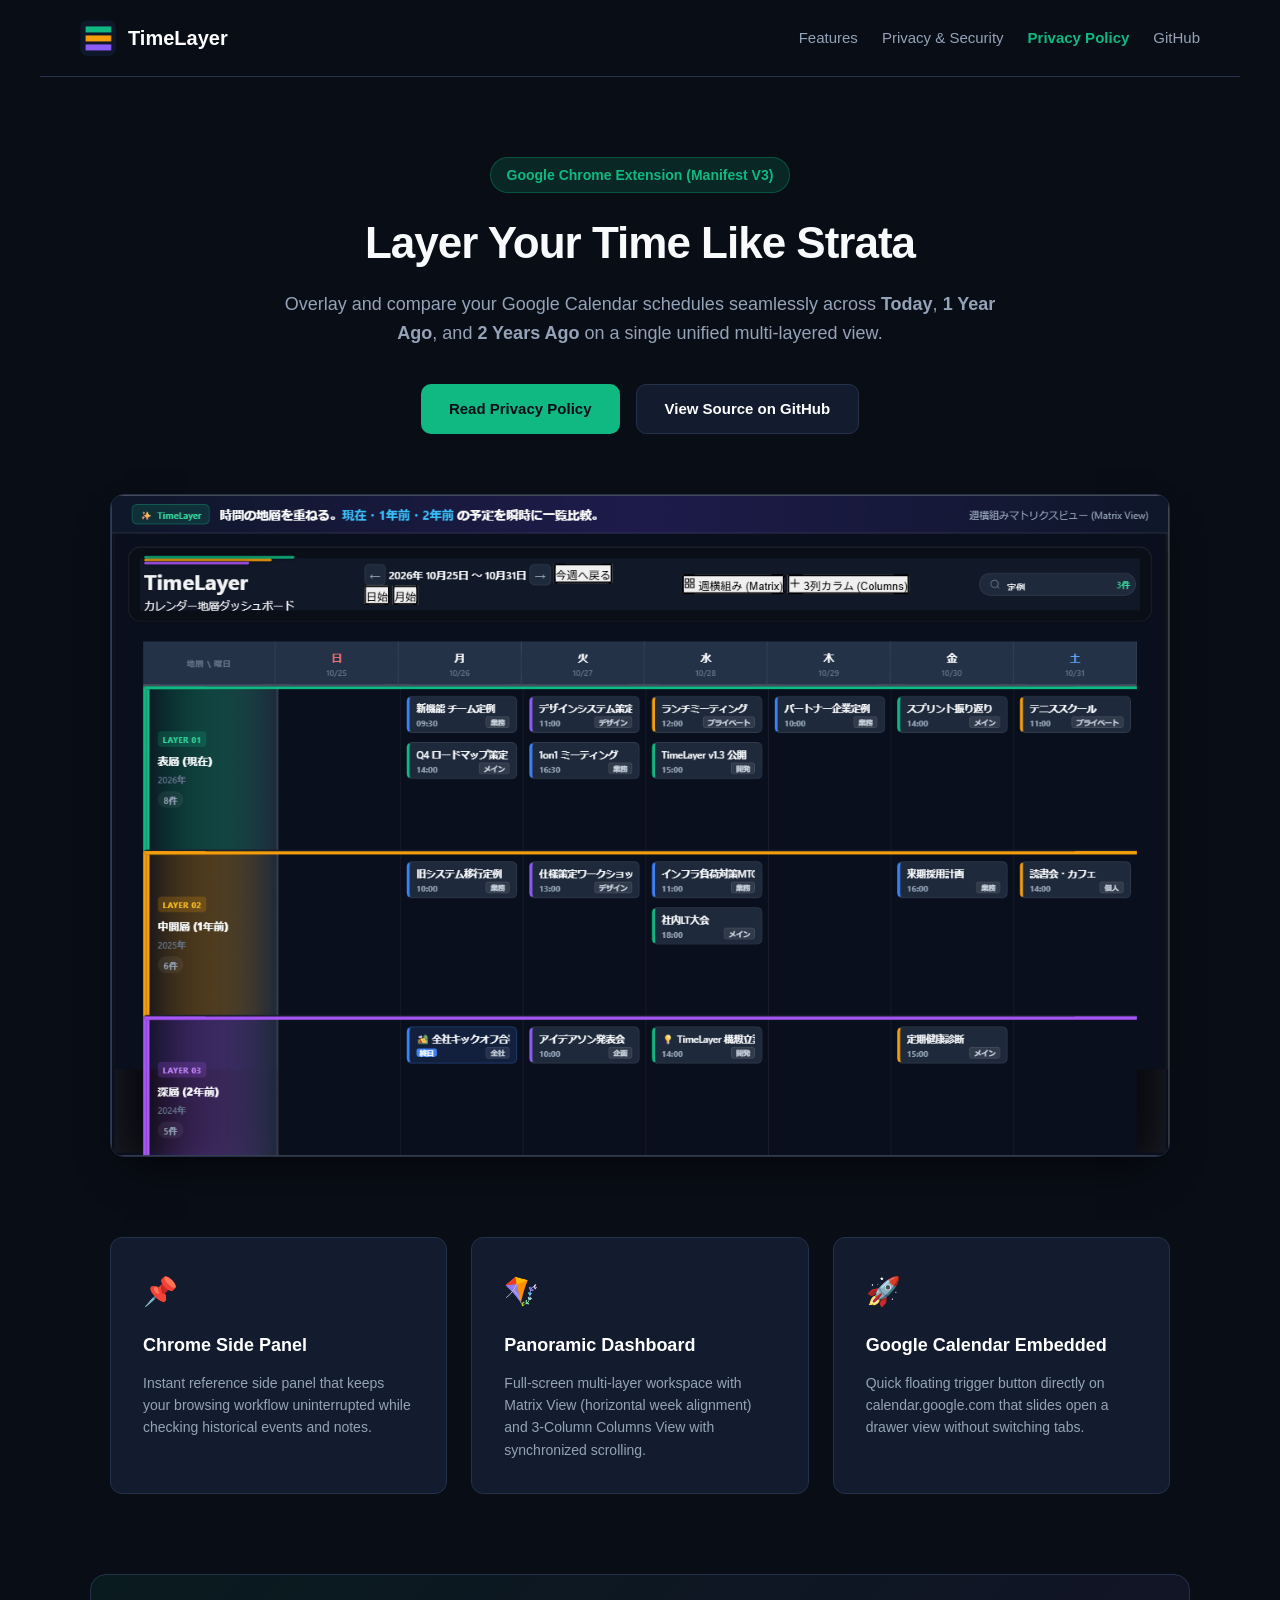
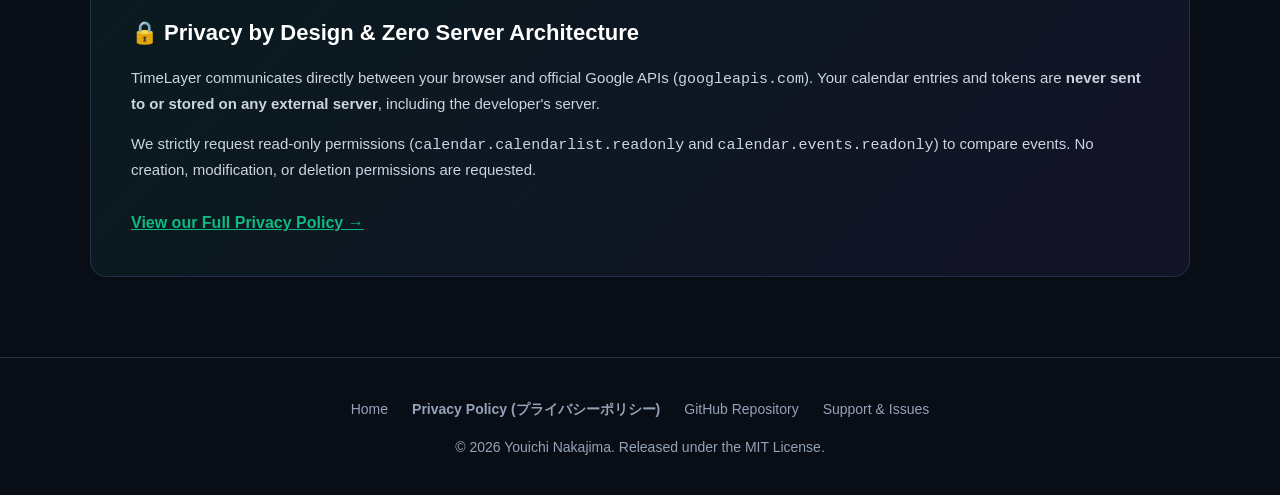
==== index.html @ 3e9242d1 "docs: add official landing page and standalone privacy policy HTML for Google OAuth verification" ====
<!DOCTYPE html>
<html lang="en">
<head>
  <meta charset="UTF-8">
  <meta name="viewport" content="width=device-width, initial-scale=1.0">
  <meta name="google-site-verification" content="google0818595279afcbb2">
  <title>TimeLayer - Calendar Strata Viewer for Google Calendar</title>
  <link rel="icon" href="icons/icon48.png" type="image/png">
  <style>
    :root {
      --bg-primary: #090d16;
      --bg-card: #131c2e;
      --bg-card-alt: #1a263d;
      --text-main: #f8fafc;
      --text-muted: #94a3b8;
      --accent-emerald: #10b981;
      --accent-amber: #f59e0b;
      --accent-purple: #8b5cf6;
      --border-color: #23314a;
    }
    * {
      box-sizing: border-box;
      margin: 0;
      padding: 0;
    }
    body {
      font-family: -apple-system, BlinkMacSystemFont, "Segoe UI", Roboto, "Helvetica Neue", Arial, sans-serif;
      background-color: var(--bg-primary);
      color: var(--text-main);
      line-height: 1.6;
    }
    .navbar {
      display: flex;
      justify-content: space-between;
      align-items: center;
      padding: 20px 40px;
      max-width: 1200px;
      margin: 0 auto;
      border-bottom: 1px solid var(--border-color);
    }
    .nav-brand {
      display: flex;
      align-items: center;
      gap: 12px;
      text-decoration: none;
      color: #fff;
      font-weight: 700;
      font-size: 20px;
    }
    .nav-brand img {
      width: 36px;
      height: 36px;
      border-radius: 8px;
    }
    .nav-links {
      display: flex;
      gap: 24px;
      align-items: center;
    }
    .nav-links a {
      color: var(--text-muted);
      text-decoration: none;
      font-size: 15px;
      font-weight: 500;
      transition: color 0.2s;
    }
    .nav-links a:hover, .nav-links a.active {
      color: var(--accent-emerald);
    }
    .hero {
      text-align: center;
      padding: 80px 20px 60px;
      max-width: 900px;
      margin: 0 auto;
    }
    .hero-badge {
      display: inline-block;
      background: rgba(16, 185, 129, 0.15);
      color: var(--accent-emerald);
      border: 1px solid rgba(16, 185, 129, 0.3);
      padding: 6px 16px;
      border-radius: 20px;
      font-size: 14px;
      font-weight: 600;
      margin-bottom: 24px;
    }
    .hero h1 {
      font-size: 44px;
      line-height: 1.2;
      font-weight: 800;
      letter-spacing: -1px;
      margin-bottom: 20px;
    }
    .hero p {
      font-size: 18px;
      color: var(--text-muted);
      max-width: 720px;
      margin: 0 auto 36px;
    }
    .hero-actions {
      display: flex;
      justify-content: center;
      gap: 16px;
      flex-wrap: wrap;
    }
    .btn {
      display: inline-flex;
      align-items: center;
      gap: 8px;
      padding: 12px 28px;
      border-radius: 10px;
      font-size: 15px;
      font-weight: 600;
      text-decoration: none;
      transition: all 0.2s;
    }
    .btn-primary {
      background: var(--accent-emerald);
      color: #090d16;
    }
    .btn-primary:hover {
      background: #059669;
    }
    .btn-secondary {
      background: var(--bg-card);
      border: 1px solid var(--border-color);
      color: #fff;
    }
    .btn-secondary:hover {
      background: var(--bg-card-alt);
    }
    .preview-section {
      max-width: 1100px;
      margin: 0 auto 80px;
      padding: 0 20px;
    }
    .screenshot-frame {
      border: 1px solid var(--border-color);
      border-radius: 14px;
      overflow: hidden;
      box-shadow: 0 20px 40px -15px rgba(0,0,0,0.7);
    }
    .screenshot-frame img {
      width: 100%;
      display: block;
    }
    .features-grid {
      display: grid;
      grid-template-columns: repeat(auto-fit, minmax(300px, 1fr));
      gap: 24px;
      max-width: 1100px;
      margin: 0 auto 80px;
      padding: 0 20px;
    }
    .feature-card {
      background: var(--bg-card);
      border: 1px solid var(--border-color);
      border-radius: 12px;
      padding: 32px;
    }
    .feature-icon {
      font-size: 28px;
      margin-bottom: 16px;
    }
    .feature-card h3 {
      font-size: 18px;
      margin-bottom: 12px;
      color: #fff;
    }
    .feature-card p {
      color: var(--text-muted);
      font-size: 14px;
      line-height: 1.6;
    }
    .security-banner {
      max-width: 1100px;
      margin: 0 auto 80px;
      padding: 40px;
      background: linear-gradient(135deg, rgba(16, 185, 129, 0.08), rgba(139, 92, 246, 0.08));
      border: 1px solid var(--border-color);
      border-radius: 16px;
      display: flex;
      flex-direction: column;
      gap: 16px;
    }
    .security-banner h2 {
      font-size: 22px;
      color: #fff;
    }
    .security-banner p {
      color: #cbd5e1;
      font-size: 15px;
    }
    footer {
      border-top: 1px solid var(--border-color);
      padding: 40px 20px;
      text-align: center;
      color: var(--text-muted);
      font-size: 14px;
    }
    .footer-links {
      display: flex;
      justify-content: center;
      gap: 24px;
      margin-bottom: 16px;
      flex-wrap: wrap;
    }
    .footer-links a {
      color: var(--text-muted);
      text-decoration: none;
    }
    .footer-links a:hover {
      color: var(--accent-emerald);
      text-decoration: underline;
    }
    @media (max-width: 768px) {
      .hero h1 { font-size: 32px; }
      .navbar { padding: 16px 20px; }
    }
  </style>
</head>
<body>

  <!-- Navigation -->
  <nav class="navbar">
    <a href="./" class="nav-brand">
      <img src="icons/icon48.png" alt="TimeLayer Icon">
      <span>TimeLayer</span>
    </a>
    <div class="nav-links">
      <a href="#features">Features</a>
      <a href="#security">Privacy & Security</a>
      <a href="privacy.html" style="color: var(--accent-emerald); font-weight: 600;">Privacy Policy</a>
      <a href="https://github.com/youichi-nakajima/timelayer-extension" target="_blank" rel="noopener noreferrer">GitHub</a>
    </div>
  </nav>

  <!-- Hero Section -->
  <header class="hero">
    <div class="hero-badge">Google Chrome Extension (Manifest V3)</div>
    <h1>Layer Your Time Like Strata</h1>
    <p>
      Overlay and compare your Google Calendar schedules seamlessly across <strong>Today</strong>, <strong>1 Year Ago</strong>, and <strong>2 Years Ago</strong> on a single unified multi-layered view.
    </p>
    <div class="hero-actions">
      <a href="privacy.html" class="btn btn-primary">Read Privacy Policy</a>
      <a href="https://github.com/youichi-nakajima/timelayer-extension" class="btn btn-secondary" target="_blank" rel="noopener noreferrer">View Source on GitHub</a>
    </div>
  </header>

  <!-- Screenshot Preview -->
  <section class="preview-section">
    <div class="screenshot-frame">
      <img src="screenshot/timelayer-01-matrix-view.png" alt="TimeLayer Matrix View Dashboard">
    </div>
  </section>

  <!-- Features Grid -->
  <section id="features" class="features-grid">
    <div class="feature-card">
      <div class="feature-icon">📌</div>
      <h3>Chrome Side Panel</h3>
      <p>Instant reference side panel that keeps your browsing workflow uninterrupted while checking historical events and notes.</p>
    </div>
    <div class="feature-card">
      <div class="feature-icon">🪁</div>
      <h3>Panoramic Dashboard</h3>
      <p>Full-screen multi-layer workspace with Matrix View (horizontal week alignment) and 3-Column Columns View with synchronized scrolling.</p>
    </div>
    <div class="feature-card">
      <div class="feature-icon">🚀</div>
      <h3>Google Calendar Embedded</h3>
      <p>Quick floating trigger button directly on calendar.google.com that slides open a drawer view without switching tabs.</p>
    </div>
  </section>

  <!-- Privacy & Security Notice -->
  <section id="security" class="security-banner">
    <h2>🔒 Privacy by Design & Zero Server Architecture</h2>
    <p>
      TimeLayer communicates directly between your browser and official Google APIs (<code>googleapis.com</code>). 
      Your calendar entries and tokens are <strong>never sent to or stored on any external server</strong>, including the developer's server.
    </p>
    <p>
      We strictly request read-only permissions (<code>calendar.calendarlist.readonly</code> and <code>calendar.events.readonly</code>) to compare events. No creation, modification, or deletion permissions are requested.
    </p>
    <div style="margin-top: 12px;">
      <a href="privacy.html" style="color: var(--accent-emerald); font-weight: 600; text-decoration: underline;">
        View our Full Privacy Policy →
      </a>
    </div>
  </section>

  <!-- Footer -->
  <footer>
    <div class="footer-links">
      <a href="./">Home</a>
      <a href="privacy.html"><strong>Privacy Policy (プライバシーポリシー)</strong></a>
      <a href="https://github.com/youichi-nakajima/timelayer-extension" target="_blank" rel="noopener noreferrer">GitHub Repository</a>
      <a href="https://github.com/youichi-nakajima/timelayer-extension/issues" target="_blank" rel="noopener noreferrer">Support & Issues</a>
    </div>
    <p>© 2026 Youichi Nakajima. Released under the MIT License.</p>
  </footer>

</body>
</html>
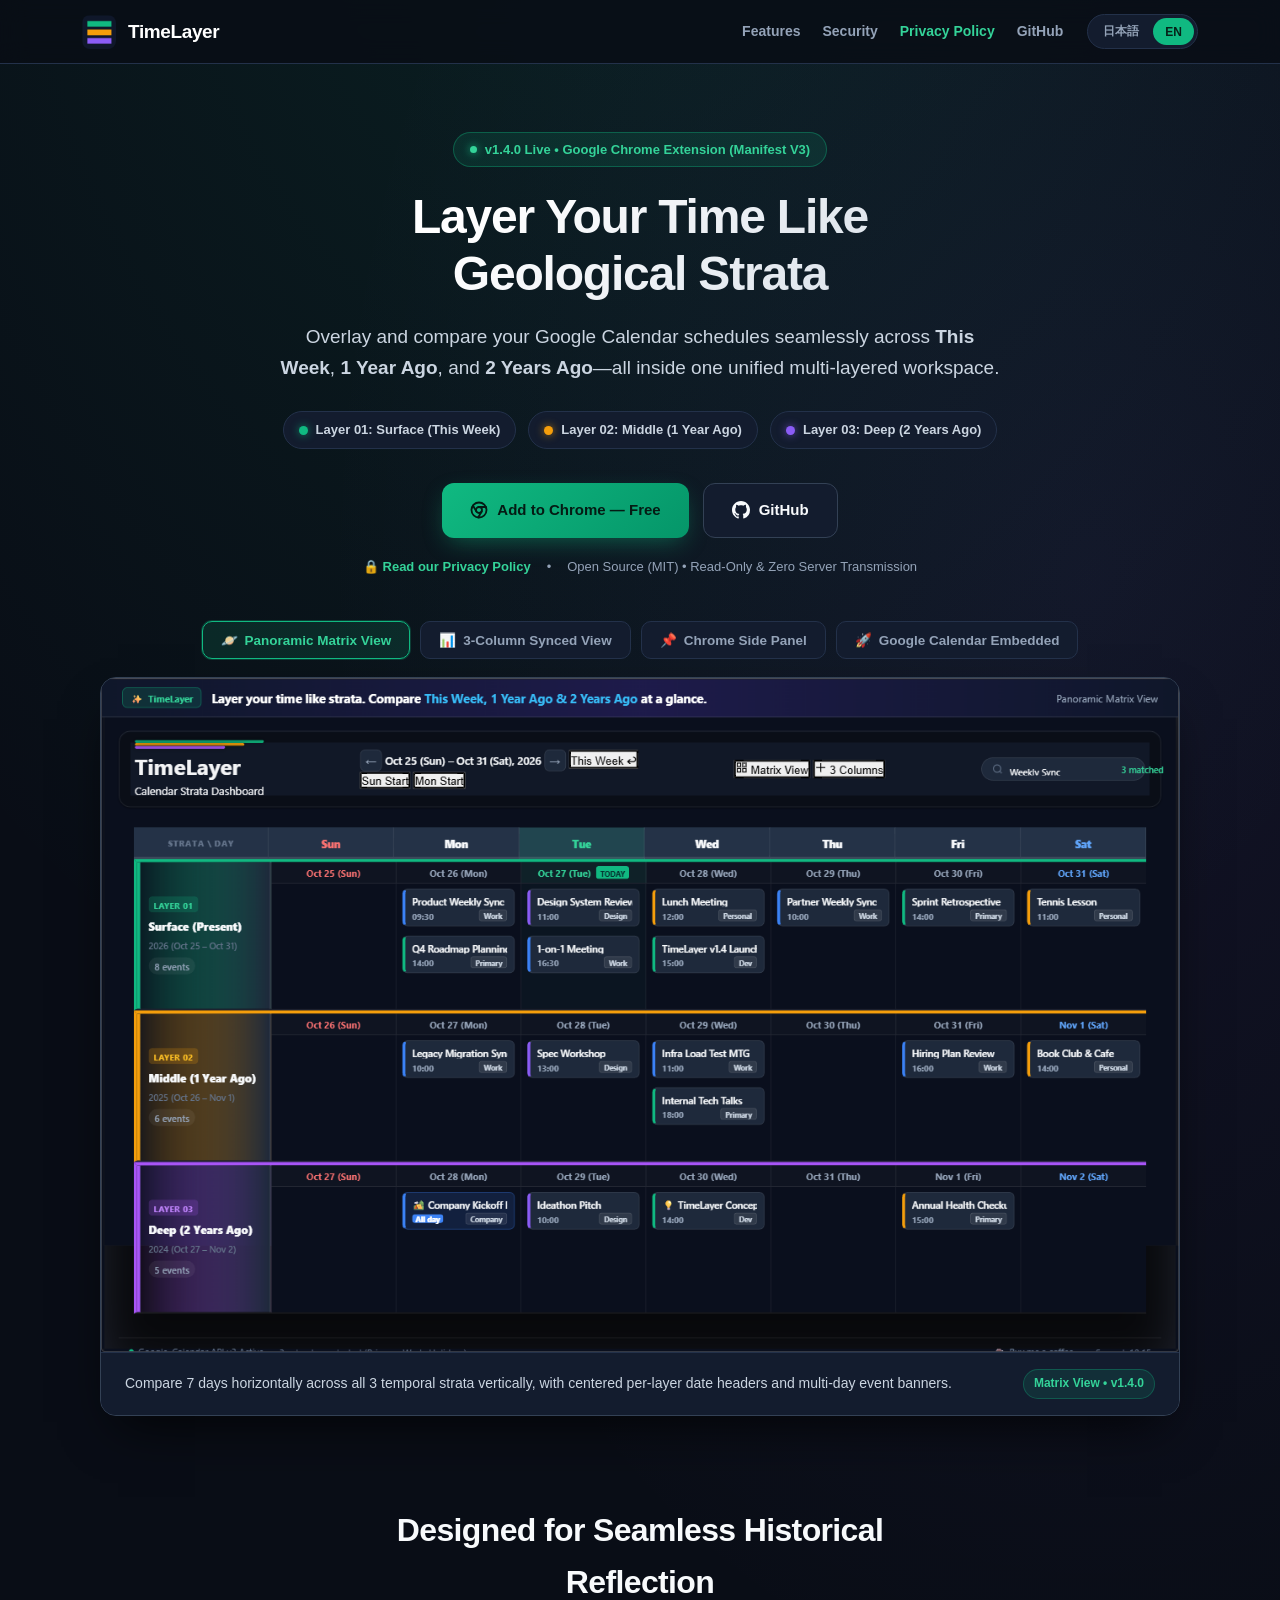
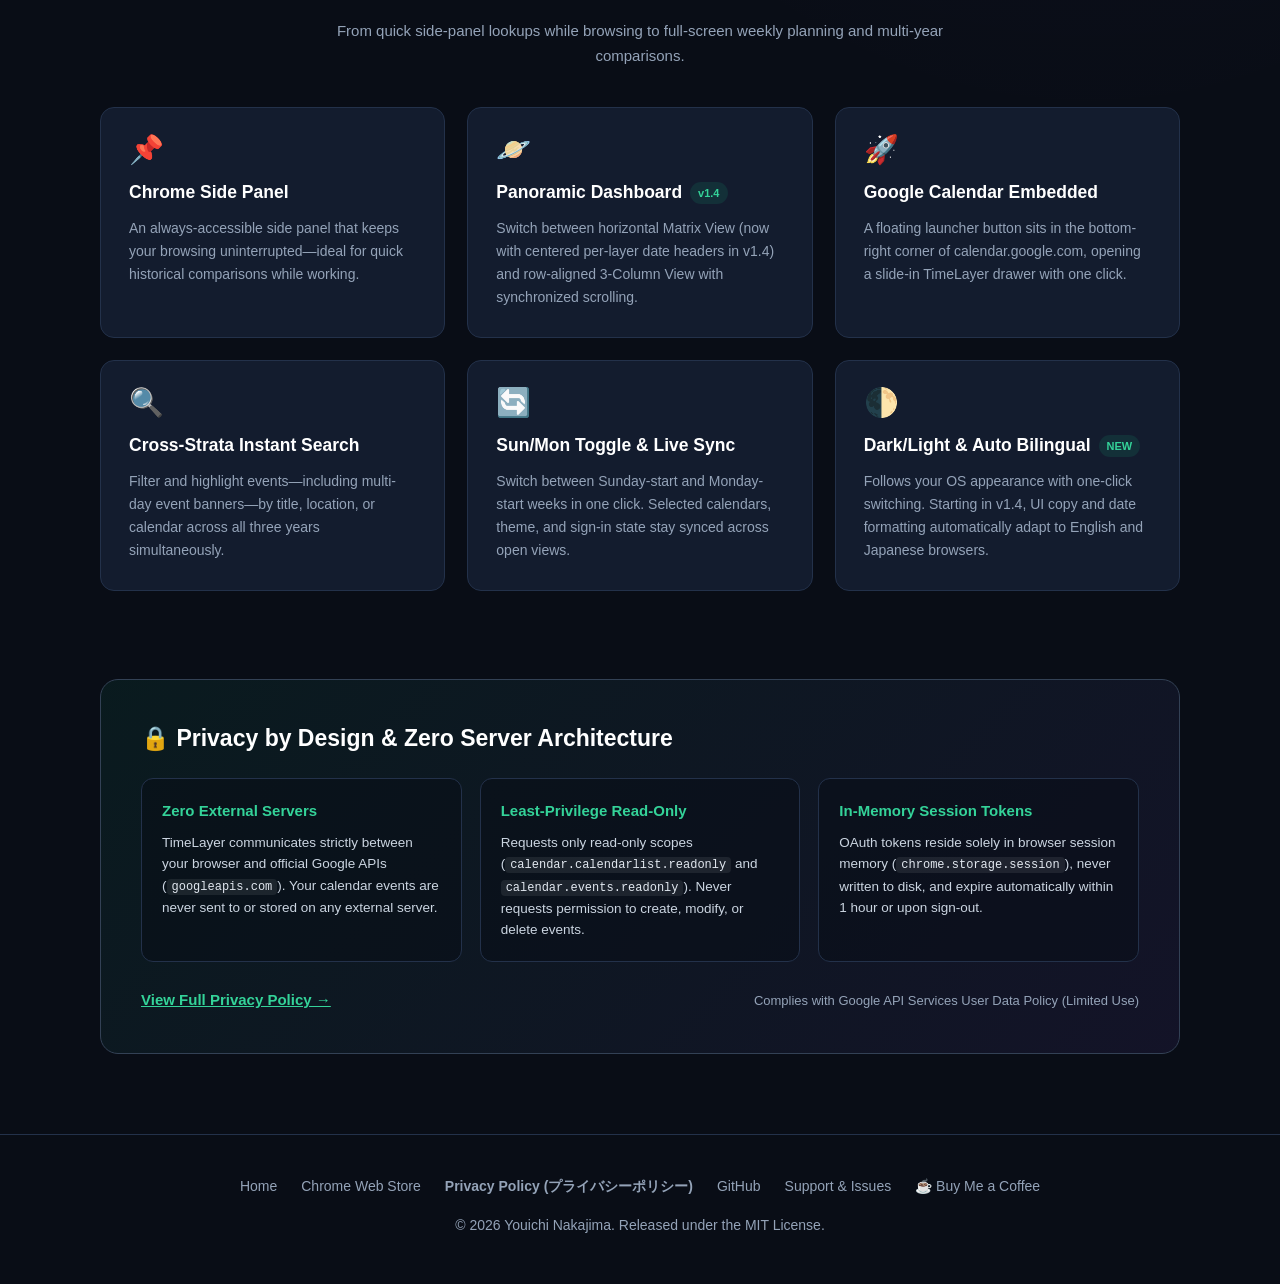
==== commit 47417ad1: "docs(web): upgrade landing page to bilingual v1.4 showcase and set CWS URL" ====
--- a/index.html
+++ b/index.html
@@ -1,203 +1,562 @@
 <!DOCTYPE html>
-<html lang="en">
+<html lang="en" data-lang="en">
 <head>
   <meta charset="UTF-8">
   <meta name="viewport" content="width=device-width, initial-scale=1.0">
   <meta name="google-site-verification" content="google0818595279afcbb2">
   <title>TimeLayer - Calendar Strata Viewer for Google Calendar</title>
+  <meta name="description" content="Overlay and compare Google Calendar events across This Week, 1 Year Ago, and 2 Years Ago like geological strata in a Chrome Side Panel, Panoramic Dashboard, or directly inside Google Calendar.">
+  <meta property="og:title" content="TimeLayer - Calendar Strata Viewer for Google Calendar">
+  <meta property="og:description" content="Layer your Google Calendar across This Week, 1 Year Ago, and 2 Years Ago. Available free on the Chrome Web Store.">
+  <meta property="og:type" content="website">
+  <meta property="og:url" content="https://timelayer.aufheben.studio/">
+  <meta property="og:image" content="https://timelayer.aufheben.studio/screenshot/timelayer-01-matrix-view-en.png">
   <link rel="icon" href="icons/icon48.png" type="image/png">
+  <script>
+    (function () {
+      try {
+        var params = new URLSearchParams(window.location.search);
+        var q = (params.get('lang') || '').toLowerCase();
+        var lang = (q === 'ja' || q === 'en')
+          ? q
+          : (((navigator.language || '').toLowerCase().indexOf('ja') === 0) ? 'ja' : 'en');
+        document.documentElement.setAttribute('data-lang', lang);
+        document.documentElement.setAttribute('lang', lang);
+      } catch (e) {}
+    })();
+  </script>
   <style>
     :root {
       --bg-primary: #090d16;
+      --bg-surface: #0f172a;
       --bg-card: #131c2e;
       --bg-card-alt: #1a263d;
       --text-main: #f8fafc;
+      --text-secondary: #cbd5e1;
       --text-muted: #94a3b8;
       --accent-emerald: #10b981;
+      --accent-emerald-bright: #34d399;
       --accent-amber: #f59e0b;
+      --accent-amber-bright: #fbbf24;
       --accent-purple: #8b5cf6;
+      --accent-purple-bright: #a78bfa;
       --border-color: #23314a;
-    }
+      --border-strong: #334155;
+    }
+
+    /* Instant bilingual visibility controlled by <html data-lang="ja|en"> */
+    html[data-lang="en"] .lang-ja { display: none !important; }
+    html[data-lang="ja"] .lang-en { display: none !important; }
+
     * {
       box-sizing: border-box;
       margin: 0;
       padding: 0;
     }
+
+    html {
+      scroll-behavior: smooth;
+    }
+
     body {
-      font-family: -apple-system, BlinkMacSystemFont, "Segoe UI", Roboto, "Helvetica Neue", Arial, sans-serif;
+      font-family: -apple-system, BlinkMacSystemFont, "Segoe UI", Roboto, "Hiragino Sans", "Hiragino Kaku Gothic ProN", "Yu Gothic UI", Meiryo, "Helvetica Neue", Arial, sans-serif;
       background-color: var(--bg-primary);
+      background-image:
+        radial-gradient(ellipse 80% 50% at 50% -10%, rgba(16, 185, 129, 0.12), transparent),
+        radial-gradient(ellipse 60% 40% at 85% 20%, rgba(139, 92, 246, 0.08), transparent);
       color: var(--text-main);
-      line-height: 1.6;
-    }
+      line-height: 1.65;
+      -webkit-font-smoothing: antialiased;
+    }
+
+    /* Navigation */
+    .navbar-wrap {
+      position: sticky;
+      top: 0;
+      z-index: 50;
+      background: rgba(9, 13, 22, 0.85);
+      backdrop-filter: blur(12px);
+      border-bottom: 1px solid var(--border-color);
+    }
+
     .navbar {
       display: flex;
       justify-content: space-between;
       align-items: center;
-      padding: 20px 40px;
-      max-width: 1200px;
+      padding: 14px 32px;
+      max-width: 1180px;
       margin: 0 auto;
-      border-bottom: 1px solid var(--border-color);
-    }
+      gap: 16px;
+    }
+
     .nav-brand {
       display: flex;
       align-items: center;
       gap: 12px;
       text-decoration: none;
       color: #fff;
-      font-weight: 700;
-      font-size: 20px;
-    }
+      font-weight: 800;
+      font-size: 19px;
+      letter-spacing: -0.02em;
+      flex-shrink: 0;
+    }
+
     .nav-brand img {
-      width: 36px;
-      height: 36px;
+      width: 34px;
+      height: 34px;
       border-radius: 8px;
     }
+
+    .nav-right {
+      display: flex;
+      align-items: center;
+      gap: 24px;
+      flex-wrap: wrap;
+      justify-content: flex-end;
+    }
+
     .nav-links {
       display: flex;
-      gap: 24px;
+      gap: 22px;
       align-items: center;
     }
+
     .nav-links a {
       color: var(--text-muted);
       text-decoration: none;
-      font-size: 15px;
-      font-weight: 500;
+      font-size: 14px;
+      font-weight: 600;
       transition: color 0.2s;
-    }
-    .nav-links a:hover, .nav-links a.active {
-      color: var(--accent-emerald);
-    }
+      white-space: nowrap;
+    }
+
+    .nav-links a:hover,
+    .nav-links a.privacy-link {
+      color: var(--accent-emerald-bright);
+    }
+
+    .lang-switcher {
+      display: inline-flex;
+      background: var(--bg-card);
+      border: 1px solid var(--border-color);
+      border-radius: 999px;
+      padding: 3px;
+      gap: 2px;
+    }
+
+    .lang-btn {
+      background: transparent;
+      border: none;
+      color: var(--text-muted);
+      padding: 5px 12px;
+      border-radius: 999px;
+      cursor: pointer;
+      font-size: 12px;
+      font-weight: 700;
+      transition: all 0.2s;
+      font-family: inherit;
+    }
+
+    .lang-btn:hover {
+      color: var(--text-main);
+    }
+
+    .lang-btn.active {
+      background: var(--accent-emerald);
+      color: #062118;
+    }
+
+    /* Hero */
     .hero {
       text-align: center;
-      padding: 80px 20px 60px;
-      max-width: 900px;
+      padding: 68px 20px 44px;
+      max-width: 920px;
       margin: 0 auto;
     }
+
     .hero-badge {
-      display: inline-block;
-      background: rgba(16, 185, 129, 0.15);
-      color: var(--accent-emerald);
-      border: 1px solid rgba(16, 185, 129, 0.3);
+      display: inline-flex;
+      align-items: center;
+      gap: 8px;
+      background: rgba(16, 185, 129, 0.12);
+      color: var(--accent-emerald-bright);
+      border: 1px solid rgba(16, 185, 129, 0.35);
       padding: 6px 16px;
-      border-radius: 20px;
-      font-size: 14px;
-      font-weight: 600;
-      margin-bottom: 24px;
-    }
+      border-radius: 999px;
+      font-size: 13px;
+      font-weight: 700;
+      margin-bottom: 22px;
+    }
+
+    .hero-badge-dot {
+      width: 7px;
+      height: 7px;
+      border-radius: 50%;
+      background: var(--accent-emerald-bright);
+      box-shadow: 0 0 8px var(--accent-emerald);
+    }
+
     .hero h1 {
-      font-size: 44px;
-      line-height: 1.2;
+      font-size: clamp(32px, 5vw, 48px);
+      line-height: 1.18;
       font-weight: 800;
-      letter-spacing: -1px;
-      margin-bottom: 20px;
-    }
-    .hero p {
-      font-size: 18px;
-      color: var(--text-muted);
+      letter-spacing: -0.025em;
+      margin-bottom: 18px;
+      background: linear-gradient(135deg, #ffffff 30%, #cbd5e1 100%);
+      -webkit-background-clip: text;
+      -webkit-text-fill-color: transparent;
+    }
+
+    .hero-subtitle {
+      font-size: clamp(16px, 2.2vw, 19px);
+      color: var(--text-secondary);
       max-width: 720px;
-      margin: 0 auto 36px;
-    }
+      margin: 0 auto 28px;
+    }
+
+    .strata-pills {
+      display: flex;
+      justify-content: center;
+      gap: 12px;
+      flex-wrap: wrap;
+      margin-bottom: 34px;
+    }
+
+    .strata-pill {
+      display: inline-flex;
+      align-items: center;
+      gap: 8px;
+      padding: 7px 15px;
+      border-radius: 999px;
+      font-size: 13px;
+      font-weight: 700;
+      background: var(--bg-card);
+      border: 1px solid var(--border-color);
+      color: var(--text-secondary);
+    }
+
+    .strata-dot {
+      width: 9px;
+      height: 9px;
+      border-radius: 50%;
+      flex-shrink: 0;
+    }
+
+    .strata-dot.l1 { background: var(--accent-emerald); box-shadow: 0 0 8px rgba(16, 185, 129, 0.7); }
+    .strata-dot.l2 { background: var(--accent-amber); box-shadow: 0 0 8px rgba(245, 158, 11, 0.7); }
+    .strata-dot.l3 { background: var(--accent-purple); box-shadow: 0 0 8px rgba(139, 92, 246, 0.7); }
+
     .hero-actions {
       display: flex;
       justify-content: center;
-      gap: 16px;
+      gap: 14px;
       flex-wrap: wrap;
-    }
+      margin-bottom: 18px;
+    }
+
     .btn {
       display: inline-flex;
       align-items: center;
-      gap: 8px;
-      padding: 12px 28px;
-      border-radius: 10px;
+      justify-content: center;
+      gap: 9px;
+      padding: 14px 28px;
+      border-radius: 12px;
       font-size: 15px;
-      font-weight: 600;
+      font-weight: 700;
       text-decoration: none;
-      transition: all 0.2s;
-    }
+      transition: transform 0.15s ease, background-color 0.2s ease, border-color 0.2s ease, box-shadow 0.2s ease;
+    }
+
+    .btn:hover {
+      transform: translateY(-1px);
+    }
+
     .btn-primary {
-      background: var(--accent-emerald);
-      color: #090d16;
-    }
+      background: linear-gradient(135deg, #10b981, #059669);
+      color: #051b14;
+      box-shadow: 0 8px 24px -6px rgba(16, 185, 129, 0.45);
+    }
+
     .btn-primary:hover {
-      background: #059669;
-    }
+      background: linear-gradient(135deg, #34d399, #10b981);
+      box-shadow: 0 12px 28px -6px rgba(16, 185, 129, 0.6);
+    }
+
     .btn-secondary {
       background: var(--bg-card);
-      border: 1px solid var(--border-color);
-      color: #fff;
-    }
+      border: 1px solid var(--border-strong);
+      color: var(--text-main);
+    }
+
     .btn-secondary:hover {
       background: var(--bg-card-alt);
-    }
+      border-color: var(--text-muted);
+    }
+
+    .hero-sub-links {
+      display: flex;
+      justify-content: center;
+      align-items: center;
+      gap: 16px;
+      font-size: 13px;
+      color: var(--text-muted);
+      flex-wrap: wrap;
+    }
+
+    .hero-sub-links a {
+      color: var(--accent-emerald-bright);
+      text-decoration: none;
+      font-weight: 600;
+    }
+
+    .hero-sub-links a:hover {
+      text-decoration: underline;
+    }
+
+    /* Interactive 4-Scene Screenshot Showcase */
     .preview-section {
-      max-width: 1100px;
-      margin: 0 auto 80px;
+      max-width: 1120px;
+      margin: 0 auto 88px;
       padding: 0 20px;
     }
+
+    .showcase-tabs {
+      display: flex;
+      justify-content: center;
+      gap: 10px;
+      flex-wrap: wrap;
+      margin-bottom: 18px;
+    }
+
+    .scene-tab {
+      background: var(--bg-card);
+      border: 1px solid var(--border-color);
+      color: var(--text-muted);
+      padding: 10px 18px;
+      border-radius: 10px;
+      font-size: 13.5px;
+      font-weight: 700;
+      cursor: pointer;
+      transition: all 0.2s;
+      font-family: inherit;
+      display: inline-flex;
+      align-items: center;
+      gap: 7px;
+    }
+
+    .scene-tab:hover {
+      background: var(--bg-card-alt);
+      color: var(--text-main);
+      border-color: var(--border-strong);
+    }
+
+    .scene-tab.active {
+      background: rgba(16, 185, 129, 0.14);
+      border-color: var(--accent-emerald);
+      color: var(--accent-emerald-bright);
+      box-shadow: 0 0 0 1px rgba(16, 185, 129, 0.25);
+    }
+
     .screenshot-frame {
-      border: 1px solid var(--border-color);
-      border-radius: 14px;
+      background: var(--bg-surface);
+      border: 1px solid var(--border-strong);
+      border-radius: 16px;
       overflow: hidden;
-      box-shadow: 0 20px 40px -15px rgba(0,0,0,0.7);
-    }
+      box-shadow: 0 24px 50px -18px rgba(0, 0, 0, 0.8);
+    }
+
     .screenshot-frame img {
       width: 100%;
+      height: auto;
       display: block;
-    }
+      aspect-ratio: 16 / 10;
+      object-fit: cover;
+      background: var(--bg-primary);
+    }
+
+    .showcase-caption {
+      padding: 16px 24px;
+      background: var(--bg-card);
+      border-top: 1px solid var(--border-color);
+      display: flex;
+      justify-content: space-between;
+      align-items: center;
+      gap: 16px;
+      flex-wrap: wrap;
+    }
+
+    .showcase-caption-text {
+      color: var(--text-secondary);
+      font-size: 14px;
+    }
+
+    .showcase-caption-badge {
+      font-size: 12px;
+      font-weight: 700;
+      color: var(--accent-emerald-bright);
+      background: rgba(16, 185, 129, 0.12);
+      border: 1px solid rgba(16, 185, 129, 0.3);
+      padding: 4px 10px;
+      border-radius: 999px;
+      white-space: nowrap;
+    }
+
+    /* Section Heading */
+    .section-header {
+      text-align: center;
+      max-width: 680px;
+      margin: 0 auto 38px;
+      padding: 0 20px;
+    }
+
+    .section-header h2 {
+      font-size: clamp(24px, 3.2vw, 32px);
+      font-weight: 800;
+      margin-bottom: 10px;
+      letter-spacing: -0.02em;
+    }
+
+    .section-header p {
+      color: var(--text-muted);
+      font-size: 15px;
+    }
+
+    /* 6-Card Features Grid */
     .features-grid {
       display: grid;
-      grid-template-columns: repeat(auto-fit, minmax(300px, 1fr));
-      gap: 24px;
-      max-width: 1100px;
-      margin: 0 auto 80px;
+      grid-template-columns: repeat(auto-fit, minmax(310px, 1fr));
+      gap: 22px;
+      max-width: 1120px;
+      margin: 0 auto 88px;
       padding: 0 20px;
     }
+
     .feature-card {
       background: var(--bg-card);
       border: 1px solid var(--border-color);
-      border-radius: 12px;
-      padding: 32px;
-    }
+      border-radius: 14px;
+      padding: 28px;
+      transition: border-color 0.2s, transform 0.2s;
+    }
+
+    .feature-card:hover {
+      border-color: var(--border-strong);
+      transform: translateY(-2px);
+    }
+
     .feature-icon {
       font-size: 28px;
-      margin-bottom: 16px;
-    }
+      margin-bottom: 14px;
+      line-height: 1;
+    }
+
+    .feature-tag {
+      display: inline-block;
+      font-size: 11px;
+      font-weight: 700;
+      color: var(--accent-emerald-bright);
+      background: rgba(16, 185, 129, 0.12);
+      padding: 2px 8px;
+      border-radius: 999px;
+      margin-left: 8px;
+      vertical-align: middle;
+    }
+
     .feature-card h3 {
-      font-size: 18px;
-      margin-bottom: 12px;
+      font-size: 17.5px;
+      margin-bottom: 10px;
       color: #fff;
-    }
+      font-weight: 700;
+    }
+
     .feature-card p {
       color: var(--text-muted);
       font-size: 14px;
-      line-height: 1.6;
-    }
+      line-height: 1.65;
+    }
+
+    /* Privacy & Security Banner */
+    .security-section {
+      max-width: 1120px;
+      margin: 0 auto 80px;
+      padding: 0 20px;
+    }
+
     .security-banner {
-      max-width: 1100px;
-      margin: 0 auto 80px;
       padding: 40px;
       background: linear-gradient(135deg, rgba(16, 185, 129, 0.08), rgba(139, 92, 246, 0.08));
+      border: 1px solid var(--border-strong);
+      border-radius: 18px;
+      display: flex;
+      flex-direction: column;
+      gap: 20px;
+    }
+
+    .security-banner h2 {
+      font-size: 23px;
+      color: #fff;
+      font-weight: 800;
+    }
+
+    .security-grid {
+      display: grid;
+      grid-template-columns: repeat(auto-fit, minmax(260px, 1fr));
+      gap: 18px;
+    }
+
+    .security-item {
+      background: rgba(9, 13, 22, 0.55);
       border: 1px solid var(--border-color);
-      border-radius: 16px;
-      display: flex;
-      flex-direction: column;
+      border-radius: 12px;
+      padding: 20px;
+    }
+
+    .security-item h3 {
+      font-size: 15px;
+      color: var(--accent-emerald-bright);
+      margin-bottom: 8px;
+      font-weight: 700;
+    }
+
+    .security-item p {
+      color: var(--text-secondary);
+      font-size: 13.5px;
+      line-height: 1.6;
+    }
+
+    .security-item code {
+      background: rgba(255, 255, 255, 0.08);
+      padding: 1px 5px;
+      border-radius: 4px;
+      font-size: 12px;
+      color: #e2e8f0;
+    }
+
+    .security-footer {
+      display: flex;
+      align-items: center;
+      justify-content: space-between;
       gap: 16px;
-    }
-    .security-banner h2 {
-      font-size: 22px;
-      color: #fff;
-    }
-    .security-banner p {
-      color: #cbd5e1;
+      flex-wrap: wrap;
+      padding-top: 6px;
+    }
+
+    .security-footer a {
+      color: var(--accent-emerald-bright);
+      font-weight: 700;
+      text-decoration: underline;
       font-size: 15px;
     }
+
+    /* Footer */
     footer {
       border-top: 1px solid var(--border-color);
-      padding: 40px 20px;
+      padding: 40px 20px 48px;
       text-align: center;
       color: var(--text-muted);
       font-size: 14px;
     }
+
     .footer-links {
       display: flex;
       justify-content: center;
@@ -205,102 +564,477 @@
       margin-bottom: 16px;
       flex-wrap: wrap;
     }
+
     .footer-links a {
       color: var(--text-muted);
       text-decoration: none;
-    }
+      font-weight: 500;
+    }
+
     .footer-links a:hover {
-      color: var(--accent-emerald);
+      color: var(--accent-emerald-bright);
       text-decoration: underline;
     }
+
     @media (max-width: 768px) {
-      .hero h1 { font-size: 32px; }
-      .navbar { padding: 16px 20px; }
+      .navbar {
+        padding: 12px 18px;
+      }
+      .nav-links {
+        gap: 14px;
+      }
+      .nav-links .hide-mobile {
+        display: none;
+      }
+      .hero {
+        padding: 48px 16px 32px;
+      }
+      .security-banner {
+        padding: 26px 20px;
+      }
+      .showcase-caption {
+        padding: 14px 16px;
+      }
     }
   </style>
 </head>
 <body>
 
   <!-- Navigation -->
-  <nav class="navbar">
-    <a href="./" class="nav-brand">
-      <img src="icons/icon48.png" alt="TimeLayer Icon">
-      <span>TimeLayer</span>
-    </a>
-    <div class="nav-links">
-      <a href="#features">Features</a>
-      <a href="#security">Privacy & Security</a>
-      <a href="privacy.html" style="color: var(--accent-emerald); font-weight: 600;">Privacy Policy</a>
-      <a href="https://github.com/youichi-nakajima/timelayer-extension" target="_blank" rel="noopener noreferrer">GitHub</a>
-    </div>
-  </nav>
+  <div class="navbar-wrap">
+    <nav class="navbar">
+      <a href="./" class="nav-brand">
+        <img src="icons/icon48.png" alt="TimeLayer Icon">
+        <span>TimeLayer</span>
+      </a>
+      <div class="nav-right">
+        <div class="nav-links">
+          <a href="#features" class="hide-mobile">
+            <span class="lang-ja">主な機能</span>
+            <span class="lang-en">Features</span>
+          </a>
+          <a href="#security" class="hide-mobile">
+            <span class="lang-ja">プライバシー</span>
+            <span class="lang-en">Security</span>
+          </a>
+          <a href="privacy.html" class="privacy-link">
+            <span class="lang-ja">プライバシーポリシー</span>
+            <span class="lang-en">Privacy Policy</span>
+          </a>
+          <a href="https://github.com/youichi-nakajima/timelayer-extension" target="_blank" rel="noopener noreferrer">GitHub</a>
+        </div>
+        <div class="lang-switcher" role="group" aria-label="Language switcher">
+          <button type="button" class="lang-btn" data-set-lang="ja">日本語</button>
+          <button type="button" class="lang-btn" data-set-lang="en">EN</button>
+        </div>
+      </div>
+    </nav>
+  </div>
 
   <!-- Hero Section -->
   <header class="hero">
-    <div class="hero-badge">Google Chrome Extension (Manifest V3)</div>
-    <h1>Layer Your Time Like Strata</h1>
-    <p>
-      Overlay and compare your Google Calendar schedules seamlessly across <strong>Today</strong>, <strong>1 Year Ago</strong>, and <strong>2 Years Ago</strong> on a single unified multi-layered view.
+    <div class="hero-badge">
+      <span class="hero-badge-dot" aria-hidden="true"></span>
+      <span class="lang-ja">v1.4.0 公開中 • Chrome 拡張機能 (Manifest V3)</span>
+      <span class="lang-en">v1.4.0 Live • Google Chrome Extension (Manifest V3)</span>
+    </div>
+
+    <h1>
+      <span class="lang-ja">時間を「地層」のように重ねる<br>Google カレンダー比較ビュー</span>
+      <span class="lang-en">Layer Your Time Like<br>Geological Strata</span>
+    </h1>
+
+    <p class="hero-subtitle">
+      <span class="lang-ja">
+        <strong>今週</strong>・<strong>1年前の同週</strong>・<strong>2年前の同週</strong>の Google カレンダーの予定をひとつの画面に重ねて比較。「去年の今頃なにをしてた？」を過去へ遡る手間なく瞬時に振り返れます。
+      </span>
+      <span class="lang-en">
+        Overlay and compare your Google Calendar schedules seamlessly across <strong>This Week</strong>, <strong>1 Year Ago</strong>, and <strong>2 Years Ago</strong>—all inside one unified multi-layered workspace.
+      </span>
     </p>
+
+    <div class="strata-pills" aria-label="Temporal strata layers">
+      <div class="strata-pill">
+        <span class="strata-dot l1" aria-hidden="true"></span>
+        <span class="lang-ja">Layer 01：表層（現在 / 今週）</span>
+        <span class="lang-en">Layer 01: Surface (This Week)</span>
+      </div>
+      <div class="strata-pill">
+        <span class="strata-dot l2" aria-hidden="true"></span>
+        <span class="lang-ja">Layer 02：中間層（1年前の同週）</span>
+        <span class="lang-en">Layer 02: Middle (1 Year Ago)</span>
+      </div>
+      <div class="strata-pill">
+        <span class="strata-dot l3" aria-hidden="true"></span>
+        <span class="lang-ja">Layer 03：深層（2年前の同週）</span>
+        <span class="lang-en">Layer 03: Deep (2 Years Ago)</span>
+      </div>
+    </div>
+
     <div class="hero-actions">
-      <a href="privacy.html" class="btn btn-primary">Read Privacy Policy</a>
-      <a href="https://github.com/youichi-nakajima/timelayer-extension" class="btn btn-secondary" target="_blank" rel="noopener noreferrer">View Source on GitHub</a>
+      <a href="https://chromewebstore.google.com/detail/aemndojpgknmcdamjoaocgkkiecipgfp" class="btn btn-primary" target="_blank" rel="noopener noreferrer">
+        <svg width="18" height="18" viewBox="0 0 24 24" fill="none" stroke="currentColor" stroke-width="2.4" stroke-linecap="round" stroke-linejoin="round" aria-hidden="true">
+          <circle cx="12" cy="12" r="10"/>
+          <circle cx="12" cy="12" r="4"/>
+          <line x1="21.17" y1="8" x2="12" y2="8"/>
+          <line x1="3.95" y1="6.06" x2="8.54" y2="14"/>
+          <line x1="10.88" y1="21.94" x2="15.46" y2="14"/>
+        </svg>
+        <span class="lang-ja">Chrome ウェブストアから追加（無料）</span>
+        <span class="lang-en">Add to Chrome — Free</span>
+      </a>
+      <a href="https://github.com/youichi-nakajima/timelayer-extension" class="btn btn-secondary" target="_blank" rel="noopener noreferrer">
+        <svg width="18" height="18" viewBox="0 0 24 24" fill="currentColor" aria-hidden="true">
+          <path d="M12 0C5.37 0 0 5.37 0 12c0 5.31 3.435 9.795 8.205 11.385.6.105.825-.255.825-.57 0-.285-.015-1.23-.015-2.235-3.015.555-3.795-.735-4.035-1.41-.135-.345-.72-1.41-1.23-1.695-.42-.225-1.02-.78-.015-.795.945-.015 1.62.87 1.845 1.23 1.08 1.815 2.805 1.305 3.495.99.105-.78.42-1.305.765-1.605-2.67-.3-5.46-1.335-5.46-5.925 0-1.305.465-2.385 1.23-3.225-.12-.3-.54-1.53.12-3.18 0 0 1.005-.315 3.3 1.23.96-.27 1.98-.405 3-.405s2.04.135 3 .405c2.295-1.56 3.3-1.23 3.3-1.23.66 1.65.24 2.88.12 3.18.765.84 1.23 1.905 1.23 3.225 0 4.605-2.805 5.625-5.475 5.925.435.375.81 1.095.81 2.22 0 1.605-.015 2.895-.015 3.3 0 .315.225.69.825.57A12.02 12.02 0 0024 12c0-6.63-5.37-12-12-12z"/>
+        </svg>
+        <span>GitHub</span>
+      </a>
+    </div>
+
+    <div class="hero-sub-links">
+      <a href="privacy.html">
+        <span class="lang-ja">🔒 プライバシーポリシーを確認する</span>
+        <span class="lang-en">🔒 Read our Privacy Policy</span>
+      </a>
+      <span>•</span>
+      <span class="lang-ja">オープンソース (MIT) / 読み取り専用・外部サーバー送信なし</span>
+      <span class="lang-en">Open Source (MIT) • Read-Only & Zero Server Transmission</span>
     </div>
   </header>
 
-  <!-- Screenshot Preview -->
-  <section class="preview-section">
+  <!-- Interactive 4-Scene Screenshot Showcase -->
+  <section class="preview-section" aria-label="Screenshots">
+    <div class="showcase-tabs" role="tablist" aria-label="View Modes">
+      <button type="button" class="scene-tab active" role="tab" aria-selected="true" data-scene="01-matrix-view">
+        <span>🪐</span>
+        <span class="lang-ja">大画面マトリクスビュー</span>
+        <span class="lang-en">Panoramic Matrix View</span>
+      </button>
+      <button type="button" class="scene-tab" role="tab" aria-selected="false" data-scene="02-columns-view">
+        <span>📊</span>
+        <span class="lang-ja">3列同期カラムビュー</span>
+        <span class="lang-en">3-Column Synced View</span>
+      </button>
+      <button type="button" class="scene-tab" role="tab" aria-selected="false" data-scene="03-sidepanel-view">
+        <span>📌</span>
+        <span class="lang-ja">Chrome サイドパネル</span>
+        <span class="lang-en">Chrome Side Panel</span>
+      </button>
+      <button type="button" class="scene-tab" role="tab" aria-selected="false" data-scene="04-gcal-integration">
+        <span>🚀</span>
+        <span class="lang-ja">Google カレンダー直接埋め込み</span>
+        <span class="lang-en">Google Calendar Embedded</span>
+      </button>
+    </div>
+
     <div class="screenshot-frame">
-      <img src="screenshot/timelayer-01-matrix-view.png" alt="TimeLayer Matrix View Dashboard">
+      <img
+        id="showcase-img"
+        src="screenshot/timelayer-01-matrix-view-en.png"
+        alt="TimeLayer Panoramic Matrix View comparing This Week, 1 Year Ago, and 2 Years Ago"
+      >
+      <div class="showcase-caption">
+        <p class="showcase-caption-text" id="showcase-caption-text">
+          Compare 7 days horizontally across all 3 temporal strata vertically, with per-layer date headers and multi-day event banners.
+        </p>
+        <span class="showcase-caption-badge" id="showcase-caption-badge">Matrix View • v1.4.0</span>
+      </div>
     </div>
   </section>
 
-  <!-- Features Grid -->
-  <section id="features" class="features-grid">
-    <div class="feature-card">
-      <div class="feature-icon">📌</div>
-      <h3>Chrome Side Panel</h3>
-      <p>Instant reference side panel that keeps your browsing workflow uninterrupted while checking historical events and notes.</p>
+  <!-- Features Section -->
+  <section id="features">
+    <div class="section-header">
+      <h2>
+        <span class="lang-ja">シーンに合わせて選べる、多彩な振り返り体験</span>
+        <span class="lang-en">Designed for Seamless Historical Reflection</span>
+      </h2>
+      <p>
+        <span class="lang-ja">日常のブラウジング中のちょっとした確認から、週次のじっくりとした振り返り・計画立てまでシームレスに対応します。</span>
+        <span class="lang-en">From quick side-panel lookups while browsing to full-screen weekly planning and multi-year comparisons.</span>
+      </p>
     </div>
-    <div class="feature-card">
-      <div class="feature-icon">🪁</div>
-      <h3>Panoramic Dashboard</h3>
-      <p>Full-screen multi-layer workspace with Matrix View (horizontal week alignment) and 3-Column Columns View with synchronized scrolling.</p>
-    </div>
-    <div class="feature-card">
-      <div class="feature-icon">🚀</div>
-      <h3>Google Calendar Embedded</h3>
-      <p>Quick floating trigger button directly on calendar.google.com that slides open a drawer view without switching tabs.</p>
+
+    <div class="features-grid">
+      <article class="feature-card">
+        <div class="feature-icon">📌</div>
+        <h3>
+          <span class="lang-ja">Chrome サイドパネル</span>
+          <span class="lang-en">Chrome Side Panel</span>
+        </h3>
+        <p>
+          <span class="lang-ja">ツールバーのアイコンからワンクリックで起動。現在のタブやブラウジングを妨げずに、常に横で過去と同じ週の予定を参照できます。</span>
+          <span class="lang-en">An always-accessible side panel that keeps your browsing uninterrupted—ideal for quick historical comparisons while working.</span>
+        </p>
+      </article>
+
+      <article class="feature-card">
+        <div class="feature-icon">🪐</div>
+        <h3>
+          <span class="lang-ja">大画面パノラマダッシュボード<span class="feature-tag">v1.4 改善</span></span>
+          <span class="lang-en">Panoramic Dashboard<span class="feature-tag">v1.4</span></span>
+        </h3>
+        <p>
+          <span class="lang-ja">「マトリクスビュー」と「3列同期カラムビュー」の2モードを搭載。v1.4 ではすべての地層に日付ヘッダーを追加し、年の違いによる日付ズレも一目で比較可能になりました。</span>
+          <span class="lang-en">Switch between horizontal Matrix View (now with centered per-layer date headers in v1.4) and row-aligned 3-Column View with synchronized scrolling.</span>
+        </p>
+      </article>
+
+      <article class="feature-card">
+        <div class="feature-icon">🚀</div>
+        <h3>
+          <span class="lang-ja">Google カレンダー直接埋め込み</span>
+          <span class="lang-en">Google Calendar Embedded</span>
+        </h3>
+        <p>
+          <span class="lang-ja">calendar.google.com の画面右下に専用ランチャーが常駐。クリックするだけで、ページを離れずにスライドインドロワーを展開できます。</span>
+          <span class="lang-en">A floating launcher button sits in the bottom-right corner of calendar.google.com, opening a slide-in TimeLayer drawer with one click.</span>
+        </p>
+      </article>
+
+      <article class="feature-card">
+        <div class="feature-icon">🔍</div>
+        <h3>
+          <span class="lang-ja">全地層インクリメンタル検索</span>
+          <span class="lang-en">Cross-Strata Instant Search</span>
+        </h3>
+        <p>
+          <span class="lang-ja">キーワードを入力するだけで、現在・1年前・2年前のすべての予定（連休や出張の複数日バナーを含む）を横断検索して即座にハイライトします。</span>
+          <span class="lang-en">Filter and highlight events—including multi-day event banners—by title, location, or calendar across all three years simultaneously.</span>
+        </p>
+      </article>
+
+      <article class="feature-card">
+        <div class="feature-icon">🔄</div>
+        <h3>
+          <span class="lang-ja">週の開始曜日切替 & 画面間同期</span>
+          <span class="lang-en">Sun/Mon Toggle & Live Sync</span>
+        </h3>
+        <p>
+          <span class="lang-ja">日曜始まり／月曜始まりをワンクリックで切り替え可能。複数カレンダーの選択や週移動、テーマ変更も開いている全画面間でリアルタイムに連動します。</span>
+          <span class="lang-en">Switch between Sunday-start and Monday-start weeks in one click. Selected calendars, theme, and sign-in state stay synced across open views.</span>
+        </p>
+      </article>
+
+      <article class="feature-card">
+        <div class="feature-icon">🌓</div>
+        <h3>
+          <span class="lang-ja">ダーク/ライト & 日英自動対応<span class="feature-tag">NEW</span></span>
+          <span class="lang-en">Dark/Light & Auto Bilingual<span class="feature-tag">NEW</span></span>
+        </h3>
+        <p>
+          <span class="lang-ja">OS のダーク／ライトモードに自動連動しつつ手動切替にも対応。v1.4 からは Chrome の表示言語に応じて日本語／英語 UI が自動で切り替わります。</span>
+          <span class="lang-en">Follows your OS appearance with one-click switching. Starting in v1.4, UI copy and date formatting automatically adapt to English and Japanese browsers.</span>
+        </p>
+      </article>
     </div>
   </section>
 
   <!-- Privacy & Security Notice -->
-  <section id="security" class="security-banner">
-    <h2>🔒 Privacy by Design & Zero Server Architecture</h2>
-    <p>
-      TimeLayer communicates directly between your browser and official Google APIs (<code>googleapis.com</code>). 
-      Your calendar entries and tokens are <strong>never sent to or stored on any external server</strong>, including the developer's server.
-    </p>
-    <p>
-      We strictly request read-only permissions (<code>calendar.calendarlist.readonly</code> and <code>calendar.events.readonly</code>) to compare events. No creation, modification, or deletion permissions are requested.
-    </p>
-    <div style="margin-top: 12px;">
-      <a href="privacy.html" style="color: var(--accent-emerald); font-weight: 600; text-decoration: underline;">
-        View our Full Privacy Policy →
-      </a>
+  <section id="security" class="security-section">
+    <div class="security-banner">
+      <h2>
+        <span class="lang-ja">🔒 プライバシー最優先 & 完全ローカル設計</span>
+        <span class="lang-en">🔒 Privacy by Design & Zero Server Architecture</span>
+      </h2>
+
+      <div class="security-grid">
+        <div class="security-item">
+          <h3>
+            <span class="lang-ja">外部サーバーへの送信ゼロ</span>
+            <span class="lang-en">Zero External Servers</span>
+          </h3>
+          <p>
+            <span class="lang-ja">すべてのカレンダーデータはあなたのブラウザと Google 公式 API（<code>googleapis.com</code>）の間でのみ直接通信され、開発者を含む外部サーバーへ送信・蓄積されることはありません。</span>
+            <span class="lang-en">TimeLayer communicates strictly between your browser and official Google APIs (<code>googleapis.com</code>). Your calendar events are never sent to or stored on any external server.</span>
+          </p>
+        </div>
+
+        <div class="security-item">
+          <h3>
+            <span class="lang-ja">最小権限（読み取り専用）</span>
+            <span class="lang-en">Least-Privilege Read-Only</span>
+          </h3>
+          <p>
+            <span class="lang-ja">比較表示に必要な <code>calendar.calendarlist.readonly</code> と <code>calendar.events.readonly</code> のみを要求します。予定の作成・編集・削除権限は一切持ちません。</span>
+            <span class="lang-en">Requests only read-only scopes (<code>calendar.calendarlist.readonly</code> and <code>calendar.events.readonly</code>). Never requests permission to create, modify, or delete events.</span>
+          </p>
+        </div>
+
+        <div class="security-item">
+          <h3>
+            <span class="lang-ja">メモリ内管理 & 1時間自動失効</span>
+            <span class="lang-en">In-Memory Session Tokens</span>
+          </h3>
+          <p>
+            <span class="lang-ja">OAuth アクセストークンはセッションメモリ（<code>chrome.storage.session</code>）でのみ保持され、ディスクへ平文保存せず最大1時間で安全に自動失効します。</span>
+            <span class="lang-en">OAuth tokens reside solely in browser session memory (<code>chrome.storage.session</code>), never written to disk, and expire automatically within 1 hour or upon sign-out.</span>
+          </p>
+        </div>
+      </div>
+
+      <div class="security-footer">
+        <a href="privacy.html">
+          <span class="lang-ja">プライバシーポリシー全文を読む →</span>
+          <span class="lang-en">View Full Privacy Policy →</span>
+        </a>
+        <span style="color: var(--text-muted); font-size: 13px;">
+          <span class="lang-ja">Google API Services User Data Policy (Limited Use) 準拠</span>
+          <span class="lang-en">Complies with Google API Services User Data Policy (Limited Use)</span>
+        </span>
+      </div>
     </div>
   </section>
 
   <!-- Footer -->
   <footer>
     <div class="footer-links">
-      <a href="./">Home</a>
+      <a href="./">
+        <span class="lang-ja">ホーム</span>
+        <span class="lang-en">Home</span>
+      </a>
+      <a href="https://chromewebstore.google.com/detail/aemndojpgknmcdamjoaocgkkiecipgfp" target="_blank" rel="noopener noreferrer">
+        <span class="lang-ja">Chrome ウェブストア</span>
+        <span class="lang-en">Chrome Web Store</span>
+      </a>
       <a href="privacy.html"><strong>Privacy Policy (プライバシーポリシー)</strong></a>
-      <a href="https://github.com/youichi-nakajima/timelayer-extension" target="_blank" rel="noopener noreferrer">GitHub Repository</a>
-      <a href="https://github.com/youichi-nakajima/timelayer-extension/issues" target="_blank" rel="noopener noreferrer">Support & Issues</a>
+      <a href="https://github.com/youichi-nakajima/timelayer-extension" target="_blank" rel="noopener noreferrer">GitHub</a>
+      <a href="https://github.com/youichi-nakajima/timelayer-extension/issues" target="_blank" rel="noopener noreferrer">
+        <span class="lang-ja">お問い合わせ / Issues</span>
+        <span class="lang-en">Support & Issues</span>
+      </a>
+      <a href="https://buymeacoffee.com/youichinakq" target="_blank" rel="noopener noreferrer">☕ Buy Me a Coffee</a>
     </div>
     <p>© 2026 Youichi Nakajima. Released under the MIT License.</p>
   </footer>
 
+  <script>
+    (function () {
+      var SCENES = {
+        '01-matrix-view': {
+          ja: {
+            src: 'screenshot/timelayer-01-matrix-view.png',
+            alt: 'TimeLayer 大画面パノラマダッシュボード（週横組みマトリクスビュー）',
+            caption: '曜日を横軸、3つの地層（現在・1年前・2年前）を縦軸に並べた週横組みビュー。v1.4 より各地層すべてに日付ヘッダーを表示し、年ごとの日付ズレも一目で比較できます。',
+            badge: 'Matrix View • v1.4.0'
+          },
+          en: {
+            src: 'screenshot/timelayer-01-matrix-view-en.png',
+            alt: 'TimeLayer Panoramic Matrix View comparing This Week, 1 Year Ago, and 2 Years Ago',
+            caption: 'Compare 7 days horizontally across all 3 temporal strata vertically, with centered per-layer date headers and multi-day event banners.',
+            badge: 'Matrix View • v1.4.0'
+          }
+        },
+        '02-columns-view': {
+          ja: {
+            src: 'screenshot/timelayer-02-columns-view.png',
+            alt: 'TimeLayer 大画面パノラマダッシュボード（3列同期カラムビュー）',
+            caption: '現在・1年前・2年前を3列に並列表示。予定の有無にかかわらず全7曜日の水平ラインが揃い、3列が連動して同期スクロールします。',
+            badge: '3-Column View'
+          },
+          en: {
+            src: 'screenshot/timelayer-02-columns-view-en.png',
+            alt: 'TimeLayer 3-Column Synced View comparing Present, 1 Year Ago, and 2 Years Ago side by side',
+            caption: 'View Present, 1 Year Ago, and 2 Years Ago side by side with horizontally aligned day rows and synchronized scrolling.',
+            badge: '3-Column View'
+          }
+        },
+        '03-sidepanel-view': {
+          ja: {
+            src: 'screenshot/timelayer-03-sidepanel-view.png',
+            alt: 'TimeLayer Chrome サイドパネルビュー',
+            caption: 'ブラウジングを遮らずに作業タブの横で3つの年代を常時参照できるサイドパネル。複数カレンダー切り替えや横断検索もここから操作できます。',
+            badge: 'Side Panel View'
+          },
+          en: {
+            src: 'screenshot/timelayer-03-sidepanel-view-en.png',
+            alt: 'TimeLayer Chrome Side Panel view alongside browsing',
+            caption: 'Keep all three temporal strata open next to any browser tab for instant comparisons, calendar filtering, and keyword search.',
+            badge: 'Side Panel View'
+          }
+        },
+        '04-gcal-integration': {
+          ja: {
+            src: 'screenshot/timelayer-04-gcal-integration.png',
+            alt: 'Google カレンダー画面内の TimeLayer スライドインドロワー',
+            caption: 'calendar.google.com の右下に専用ランチャーが常駐。普段使っている Google カレンダー上からワンクリックで過去2年分の予定を呼び出せます。',
+            badge: 'Google Calendar Embedded'
+          },
+          en: {
+            src: 'screenshot/timelayer-04-gcal-integration-en.png',
+            alt: 'TimeLayer floating launcher and slide-in drawer inside Google Calendar',
+            caption: 'Access your past schedules right inside calendar.google.com via the bottom-right launcher and slide-in drawer.',
+            badge: 'Google Calendar Embedded'
+          }
+        }
+      };
+
+      var TITLES = {
+        ja: 'TimeLayer - カレンダー地層ビュー | Google カレンダー過去比較 Chrome 拡張機能',
+        en: 'TimeLayer - Calendar Strata Viewer for Google Calendar'
+      };
+
+      var currentLang = document.documentElement.getAttribute('data-lang') === 'ja' ? 'ja' : 'en';
+      var currentScene = '01-matrix-view';
+
+      var showcaseImg = document.getElementById('showcase-img');
+      var showcaseCaption = document.getElementById('showcase-caption-text');
+      var showcaseBadge = document.getElementById('showcase-caption-badge');
+      var langBtns = document.querySelectorAll('.lang-btn');
+      var sceneTabs = document.querySelectorAll('.scene-tab');
+
+      function renderLanguage(lang) {
+        currentLang = (lang === 'ja') ? 'ja' : 'en';
+        document.documentElement.setAttribute('data-lang', currentLang);
+        document.documentElement.setAttribute('lang', currentLang);
+        document.title = TITLES[currentLang];
+
+        langBtns.forEach(function (btn) {
+          var isActive = btn.getAttribute('data-set-lang') === currentLang;
+          btn.classList.toggle('active', isActive);
+          btn.setAttribute('aria-pressed', String(isActive));
+        });
+
+        renderScene(currentScene);
+      }
+
+      function renderScene(sceneKey) {
+        if (!SCENES[sceneKey]) return;
+        currentScene = sceneKey;
+        var data = SCENES[sceneKey][currentLang];
+
+        if (showcaseImg) {
+          showcaseImg.src = data.src;
+          showcaseImg.alt = data.alt;
+        }
+        if (showcaseCaption) {
+          showcaseCaption.textContent = data.caption;
+        }
+        if (showcaseBadge) {
+          showcaseBadge.textContent = data.badge;
+        }
+
+        sceneTabs.forEach(function (tab) {
+          var isActive = tab.getAttribute('data-scene') === sceneKey;
+          tab.classList.toggle('active', isActive);
+          tab.setAttribute('aria-selected', String(isActive));
+        });
+      }
+
+      langBtns.forEach(function (btn) {
+        btn.addEventListener('click', function () {
+          renderLanguage(btn.getAttribute('data-set-lang'));
+        });
+      });
+
+      sceneTabs.forEach(function (tab) {
+        tab.addEventListener('click', function () {
+          renderScene(tab.getAttribute('data-scene'));
+        });
+      });
+
+      renderLanguage(currentLang);
+    })();
+  </script>
 </body>
 </html>
